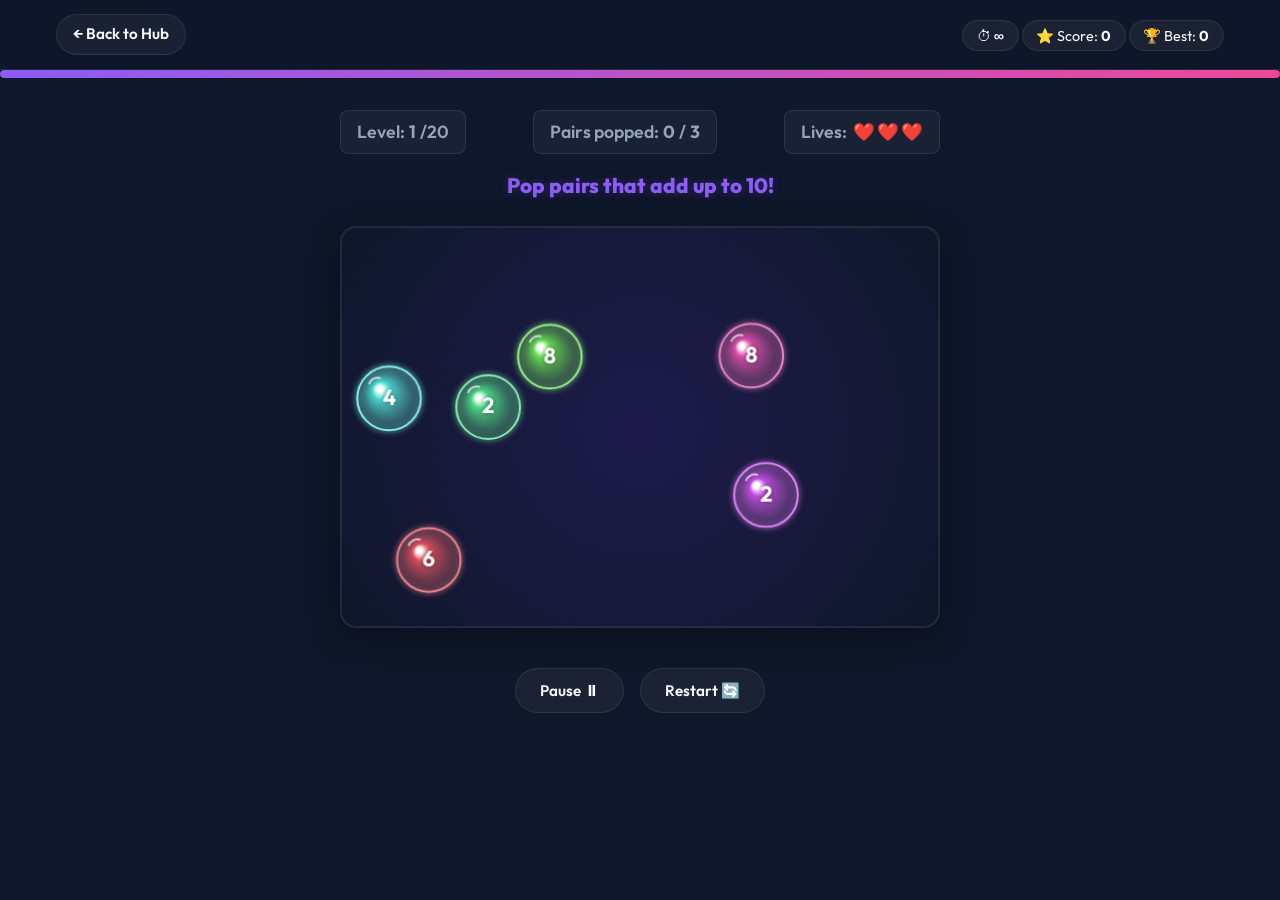
==== sites/site-1-concentration-games/games/bubble-math/index.html @ e932e990 "init" ====
<!DOCTYPE html>
<html lang="en">
<head>
  <meta charset="UTF-8">
  <meta name="viewport" content="width=device-width, initial-scale=1.0">
  <title>Bubble Math - MindCraft</title>
  <link rel="stylesheet" href="../../../../shared/css/design-tokens.css">
  <link rel="stylesheet" href="../../../../shared/css/components.css">
  <link rel="stylesheet" href="../../css/theme.css">
  <link rel="stylesheet" href="./css/style.css">
</head>
<body>

  <!-- Game Header -->
  <header class="glass-header">
    <div class="container header-nav">
      <a href="../../index.html" class="btn btn--secondary" style="padding: 0.5rem 1rem; min-height: auto;">
        &larr; Back to Hub
      </a>
      <div class="game-stats">
        <span class="stat-badge">⏱ <strong id="timer-val">00:00</strong></span>
        <span class="stat-badge">⭐ Score: <strong id="score-val">0</strong></span>
        <span class="stat-badge">🏆 Best: <strong id="high-score-val">0</strong></span>
      </div>
    </div>
  </header>

  <!-- Progress bar -->
  <div class="progress-container">
    <div id="timer-progress" class="progress-fill"></div>
  </div>

  <!-- Game Play Area -->
  <main class="container game-container">
    <div class="game-meta">
      <div class="meta-item">Level: <strong id="level-val">1</strong>/3</div>
      <div class="meta-item">Pairs popped: <strong id="pairs-popped">0</strong>/<strong id="pairs-total">5</strong></div>
      <div class="meta-item" id="lives-container">Lives: <span id="lives-val"></span></div>
    </div>

    <!-- Instructions / Clue banner -->
    <div id="game-status-banner" class="status-banner animate-pulse">Pop pairs that add up to 10!</div>

    <!-- Floating Bubbles Canvas -->
    <div class="canvas-wrapper">
      <canvas id="bubble-canvas" width="600" height="400"></canvas>
    </div>

    <!-- Actions -->
    <div class="game-actions" style="margin-top: var(--space-md); display: flex; justify-content: center; gap: var(--space-md);">
      <button id="btn-pause" class="btn btn--secondary">Pause ⏸</button>
      <button id="btn-restart" class="btn btn--secondary">Restart 🔄</button>
    </div>
  </main>

  <!-- Modals & Overlays -->
  <!-- 1. Pause Overlay -->
  <div id="overlay-pause" class="overlay">
    <div class="glass-card modal-content">
      <h2 style="font-size: 2rem; margin-bottom: var(--space-md);">Game Paused</h2>
      <p style="color: var(--text-secondary); margin-bottom: var(--space-lg);">Quick math requires a calm mind. Resume when you're ready.</p>
      <button id="btn-resume" class="btn btn--primary" style="width: 100%;">Resume Game</button>
    </div>
  </div>

  <!-- 2. Game Over Overlay -->
  <div id="overlay-gameover" class="overlay">
    <div class="glass-card modal-content">
      <h2 id="gameover-title" style="font-size: 2.2rem; margin-bottom: var(--space-md); color: var(--color-danger);">Time's Up!</h2>
      <p id="gameover-desc" style="color: var(--text-secondary); margin-bottom: var(--space-lg);">You ran out of time or lives. Practice mental addition and try again!</p>
      <div style="background: rgba(255,255,255,0.03); border-radius: var(--radius-sm); padding: var(--space-md); margin-bottom: var(--space-lg); display: flex; justify-content: space-around;">
        <div>
          <span style="display:block; font-size:0.85rem; color:var(--text-muted);">Score</span>
          <strong id="final-score" style="font-size:1.5rem; color:var(--text-primary);">0</strong>
        </div>
        <div>
          <span style="display:block; font-size:0.85rem; color:var(--text-muted);">Best Score</span>
          <strong id="best-score" style="font-size:1.5rem; color:var(--theme-accent);">0</strong>
        </div>
      </div>
      <div style="display: flex; gap: var(--space-md);">
        <button id="btn-retry" class="btn btn--primary" style="flex: 1;">Play Again</button>
        <a href="../../index.html" class="btn btn--secondary" style="flex: 1;">Exit to Hub</a>
      </div>
    </div>
  </div>

  <!-- Core Scripts -->
  <script src="../../../../shared/js/game-engine.js"></script>
  <script src="./js/script.js"></script>
</body>
</html>
---- shared/css/design-tokens.css ----
/* MindCraft Games - Design Tokens */
@import url('https://fonts.googleapis.com/css2?family=Outfit:wght@300;400;500;600;700;800&display=swap');

:root {
  /* Fonts */
  --font-family: 'Outfit', -apple-system, BlinkMacSystemFont, 'Segoe UI', Roboto, Oxygen, Ubuntu, Cantarell, sans-serif;
  
  /* Shared Base Color Palette (Dark Mode First) */
  --bg-dark: #0f172a;
  --bg-dark-secondary: #1e293b;
  --bg-dark-accent: #334155;
  
  --text-primary: #f8fafc;
  --text-secondary: #94a3b8;
  --text-muted: #64748b;
  
  --glass-bg: rgba(30, 41, 59, 0.7);
  --glass-border: rgba(255, 255, 255, 0.08);
  --glass-border-focus: rgba(255, 255, 255, 0.2);
  --glass-glow: 0 8px 32px 0 rgba(0, 0, 0, 0.37);
  
  /* Functional Colors */
  --color-success: #10b981;
  --color-success-glow: rgba(16, 185, 129, 0.15);
  --color-warning: #f59e0b;
  --color-danger: #ef4444;
  --color-danger-glow: rgba(239, 68, 68, 0.15);
  --color-info: #06b6d4;
  
  /* Space Scale */
  --space-xs: 0.25rem;
  --space-sm: 0.5rem;
  --space-md: 1rem;
  --space-lg: 1.5rem;
  --space-xl: 2rem;
  --space-2xl: 3rem;
  
  /* Border Radius */
  --radius-xs: 0.25rem;
  --radius-sm: 0.5rem;
  --radius-md: 1rem;
  --radius-lg: 1.5rem;
  --radius-xl: 2rem;
  --radius-round: 9999px;
  
  /* Transition Speeds */
  --transition-fast: 150ms cubic-bezier(0.4, 0, 0.2, 1);
  --transition-normal: 300ms cubic-bezier(0.4, 0, 0.2, 1);
  --transition-slow: 500ms cubic-bezier(0.4, 0, 0.2, 1);
  
  /* Accent Color (Overwritten by per-site themes) */
  --theme-accent: #8b5cf6;
  --theme-accent-hover: #a78bfa;
  --theme-accent-glow: rgba(139, 92, 246, 0.3);
  --theme-gradient: linear-gradient(135deg, #8b5cf6 0%, #d946ef 100%);
}

/* Base Styles & Reset */
*, *::before, *::after {
  box-sizing: border-box;
  margin: 0;
  padding: 0;
}

body {
  font-family: var(--font-family);
  background-color: var(--bg-dark);
  color: var(--text-primary);
  line-height: 1.5;
  overflow-x: hidden;
  -webkit-font-smoothing: antialiased;
  -moz-osx-font-smoothing: grayscale;
}

/* Custom Scrollbar */
::-webkit-scrollbar {
  width: 8px;
  height: 8px;
}

::-webkit-scrollbar-track {
  background: var(--bg-dark);
}

::-webkit-scrollbar-thumb {
  background: var(--bg-dark-accent);
  border-radius: var(--radius-sm);
}

::-webkit-scrollbar-thumb:hover {
  background: var(--text-muted);
}
---- shared/css/components.css ----
/* MindCraft Games - Reusable UI Components */

/* Layout & Containers */
.container {
  width: 100%;
  max-width: 1200px;
  margin: 0 auto;
  padding: 0 var(--space-md);
}

/* Glassmorphism Card Base */
.glass-card {
  background: var(--glass-bg);
  border: 1px solid var(--glass-border);
  backdrop-filter: blur(12px);
  -webkit-backdrop-filter: blur(12px);
  border-radius: var(--radius-md);
  box-shadow: var(--glass-glow);
  padding: var(--space-lg);
  transition: border-color var(--transition-normal), transform var(--transition-normal), box-shadow var(--transition-normal);
}

.glass-card--interactive:hover {
  border-color: var(--glass-border-focus);
  transform: translateY(-4px);
  box-shadow: 0 12px 40px 0 rgba(0, 0, 0, 0.5), 0 0 15px 0 var(--theme-accent-glow);
}

/* Buttons */
.btn {
  display: inline-flex;
  align-items: center;
  justify-content: center;
  font-family: var(--font-family);
  font-weight: 600;
  font-size: 0.95rem;
  padding: 0.75rem 1.5rem;
  border-radius: var(--radius-round);
  border: none;
  cursor: pointer;
  outline: none;
  text-decoration: none;
  transition: transform var(--transition-fast), background-color var(--transition-fast), box-shadow var(--transition-fast), border-color var(--transition-fast);
  user-select: none;
  min-height: 44px;
  touch-action: manipulation;
}

.btn:active {
  transform: scale(0.96);
}

.btn--primary {
  background: var(--theme-gradient);
  color: var(--text-primary);
  box-shadow: 0 4px 15px var(--theme-accent-glow);
}

.btn--primary:hover {
  box-shadow: 0 6px 20px var(--theme-accent-glow), 0 0 8px #fff rgba(255,255,255,0.2);
  filter: brightness(1.1);
}

.btn--secondary {
  background: rgba(255, 255, 255, 0.05);
  border: 1px solid var(--glass-border);
  color: var(--text-primary);
  backdrop-filter: blur(4px);
}

.btn--secondary:hover {
  background: rgba(255, 255, 255, 0.1);
  border-color: var(--glass-border-focus);
}

.btn--icon {
  width: 44px;
  height: 44px;
  padding: 0;
  border-radius: 50%;
}

/* Header & Navigation */
.glass-header {
  position: sticky;
  top: 0;
  z-index: 100;
  background: rgba(15, 23, 42, 0.75);
  border-bottom: 1px solid var(--glass-border);
  backdrop-filter: blur(20px);
  -webkit-backdrop-filter: blur(20px);
  height: 70px;
  display: flex;
  align-items: center;
}

.header-nav {
  display: flex;
  justify-content: space-between;
  align-items: center;
  width: 100%;
}

.header-logo {
  font-size: 1.5rem;
  font-weight: 800;
  background: var(--theme-gradient);
  -webkit-background-clip: text;
  -webkit-text-fill-color: transparent;
  text-decoration: none;
  display: flex;
  align-items: center;
  gap: var(--space-xs);
}

/* Modals & Overlays */
.overlay {
  position: fixed;
  top: 0;
  left: 0;
  width: 100vw;
  height: 100vh;
  background: rgba(15, 23, 42, 0.85);
  backdrop-filter: blur(8px);
  -webkit-backdrop-filter: blur(8px);
  z-index: 1000;
  display: flex;
  align-items: center;
  justify-content: center;
  opacity: 0;
  pointer-events: none;
  transition: opacity var(--transition-normal);
}

.overlay--active {
  opacity: 1;
  pointer-events: auto;
}

.modal-content {
  width: 90%;
  max-width: 500px;
  text-align: center;
  transform: translateY(20px);
  transition: transform var(--transition-normal);
}

.overlay--active .modal-content {
  transform: translateY(0);
}

/* Progress bar & Timers */
.progress-container {
  width: 100%;
  height: 8px;
  background: rgba(255, 255, 255, 0.05);
  border-radius: var(--radius-round);
  overflow: hidden;
}

.progress-fill {
  height: 100%;
  width: 100%;
  background: var(--theme-gradient);
  border-radius: var(--radius-round);
  transition: width 100ms linear;
}

/* Animations */
@keyframes pulse {
  0%, 100% { transform: scale(1); opacity: 1; }
  50% { transform: scale(1.05); opacity: 0.8; }
}

@keyframes float {
  0%, 100% { transform: translateY(0); }
  50% { transform: translateY(-6px); }
}

.animate-pulse {
  animation: pulse 2s infinite ease-in-out;
}

.animate-float {
  animation: float 3s infinite ease-in-out;
}
---- sites/site-1-concentration-games/css/theme.css ----
/* Site 1: Concentration Games - Specific Theme Variables */

:root {
  /* Override global accent color to match site 1 category (Purple/Magenta) */
  --theme-accent: #8b5cf6;
  --theme-accent-hover: #a78bfa;
  --theme-accent-glow: rgba(139, 92, 246, 0.25);
  --theme-gradient: linear-gradient(135deg, #8b5cf6 0%, #ec4899 100%);
  
  /* Additional site-specific styles if needed */
  --color-category-light: #f5f3ff;
}

/* Hub page specific layouts */
.hub-hero {
  text-align: center;
  padding: var(--space-2xl) 0 var(--space-xl);
  background: radial-gradient(circle at top center, rgba(139, 92, 246, 0.15) 0%, transparent 60%);
}

.hub-hero__title {
  font-size: 2.5rem;
  font-weight: 800;
  margin-bottom: var(--space-sm);
  background: var(--theme-gradient);
  -webkit-background-clip: text;
  -webkit-text-fill-color: transparent;
  letter-spacing: -0.05em;
}

.hub-hero__desc {
  font-size: 1.125rem;
  color: var(--text-secondary);
  max-width: 600px;
  margin: 0 auto var(--space-lg);
}

.grid-games {
  display: grid;
  grid-template-columns: repeat(auto-fill, minmax(280px, 1fr));
  gap: var(--space-lg);
  padding: var(--space-xl) 0;
}

.game-card {
  display: flex;
  flex-direction: column;
  height: 100%;
}

.game-card__img {
  width: 100%;
  aspect-ratio: 16/9;
  background-color: var(--bg-dark-accent);
  border-radius: var(--radius-sm);
  margin-bottom: var(--space-md);
  object-fit: cover;
  transition: transform var(--transition-normal);
}

.game-card:hover .game-card__img {
  transform: scale(1.03);
}

.game-card__title {
  font-size: 1.25rem;
  font-weight: 700;
  margin-bottom: var(--space-xs);
  color: var(--text-primary);
}

.game-card__desc {
  font-size: 0.9rem;
  color: var(--text-secondary);
  margin-bottom: var(--space-lg);
  flex-grow: 1;
}

.game-card__footer {
  display: flex;
  justify-content: space-between;
  align-items: center;
  margin-top: auto;
}

.game-card__tag {
  font-size: 0.75rem;
  font-weight: 600;
  color: var(--theme-accent);
  background: rgba(139, 92, 246, 0.1);
  padding: 0.25rem 0.75rem;
  border-radius: var(--radius-round);
  border: 1px solid rgba(139, 92, 246, 0.2);
}

/* Install Banner styles */
.install-banner {
  display: none; /* Controlled by JS */
  justify-content: space-between;
  align-items: center;
  background: linear-gradient(90deg, rgba(139, 92, 246, 0.2) 0%, rgba(236, 72, 153, 0.1) 100%);
  border: 1px solid var(--theme-accent);
  border-radius: var(--radius-md);
  padding: var(--space-md) var(--space-lg);
  margin-bottom: var(--space-xl);
  backdrop-filter: blur(8px);
  -webkit-backdrop-filter: blur(8px);
  animation: float 4s infinite ease-in-out;
}

.install-banner__content {
  display: flex;
  flex-direction: column;
  gap: var(--space-xs);
}

.install-banner__title {
  font-size: 1.1rem;
  font-weight: 700;
}

.install-banner__desc {
  font-size: 0.85rem;
  color: var(--text-secondary);
}

@media (max-width: 768px) {
  .install-banner {
    flex-direction: column;
    text-align: center;
    gap: var(--space-md);
  }
}
---- sites/site-1-concentration-games/games/bubble-math/css/style.css ----
/* Bubble Math - Specific Game Styling */

.game-container {
  padding: var(--space-xl) var(--space-md);
  max-width: 960px;
  display: flex;
  flex-direction: column;
  align-items: center;
}

.game-meta {
  display: flex;
  justify-content: space-between;
  width: 100%;
  max-width: 600px;
  margin-bottom: var(--space-md);
  font-size: 1.1rem;
  font-weight: 600;
  color: var(--text-secondary);
}

.meta-item {
  background: var(--glass-bg);
  border: 1px solid var(--glass-border);
  padding: 0.5rem 1rem;
  border-radius: var(--radius-sm);
  display: flex;
  align-items: center;
  gap: var(--space-xs);
}

.status-banner {
  font-size: 1.3rem;
  font-weight: 800;
  color: var(--theme-accent);
  text-shadow: 0 0 10px var(--theme-accent-glow);
  margin-bottom: var(--space-lg);
  text-align: center;
  min-height: 2rem;
}

/* Canvas wrapper */
.canvas-wrapper {
  width: 100%;
  max-width: 600px;
  margin-bottom: var(--space-lg);
}

canvas {
  background: radial-gradient(circle at center, #1e1b4b 0%, #0f172a 100%);
  border: 2px solid var(--glass-border);
  border-radius: var(--radius-md);
  box-shadow: var(--glass-glow);
  cursor: pointer;
  width: 100%;
  height: auto;
  display: block;
}

/* Hearts badge list */
.heart {
  font-size: 1.1rem;
  margin-left: 2px;
}

.heart.empty {
  filter: grayscale(1);
  opacity: 0.3;
}

.stat-badge {
  background: rgba(255, 255, 255, 0.05);
  border: 1px solid var(--glass-border);
  padding: 0.35rem 0.85rem;
  border-radius: var(--radius-round);
  font-size: 0.9rem;
}

/* Mobile responsive fixes */
@media (max-width: 600px) {
  .game-meta {
    flex-direction: column;
    gap: var(--space-xs);
    align-items: stretch;
  }
  .meta-item {
    justify-content: center;
  }
}
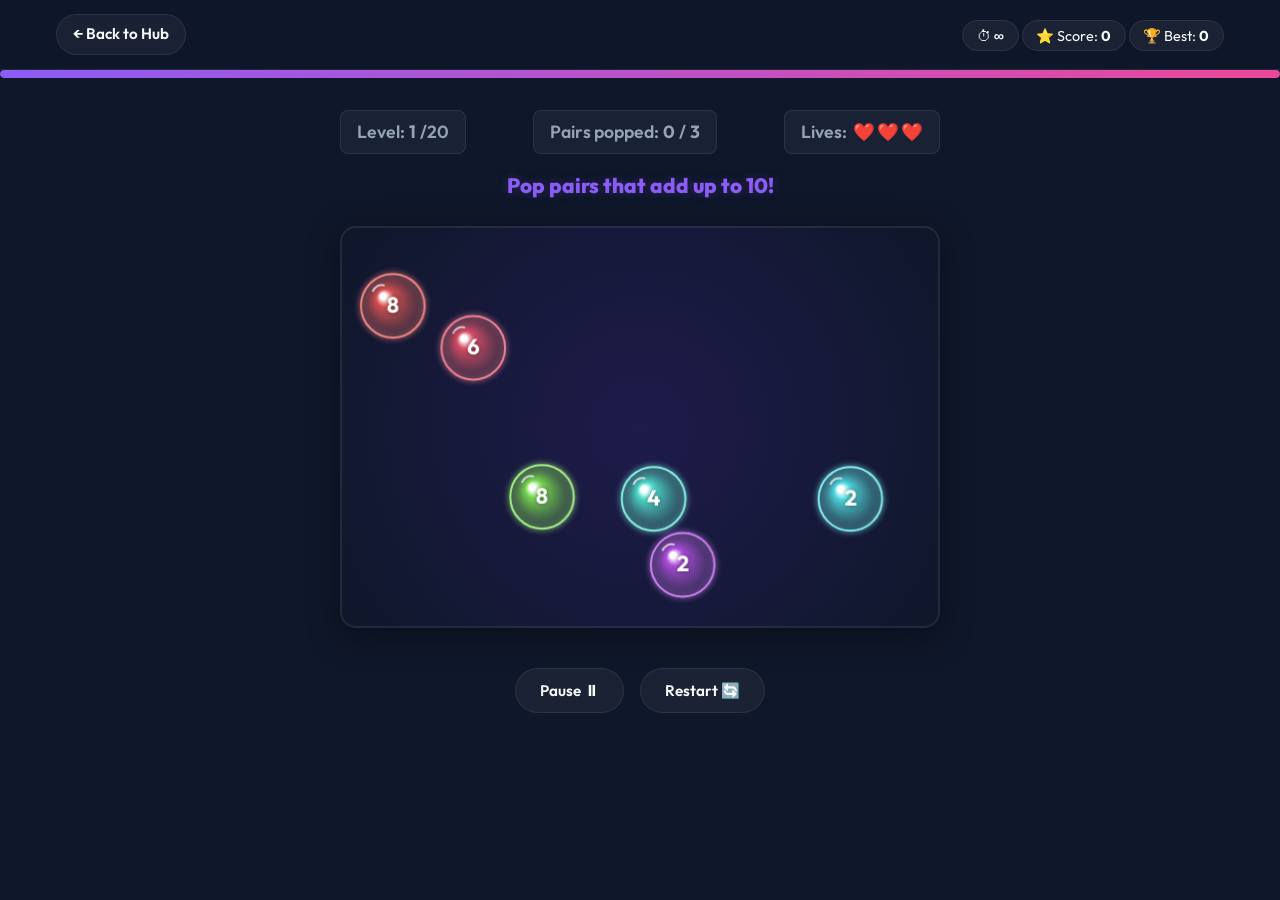
==== commit f390b898: "Update App Icons" ====
--- a/sites/site-1-concentration-games/games/bubble-math/index.html
+++ b/sites/site-1-concentration-games/games/bubble-math/index.html
@@ -8,6 +8,8 @@
   <link rel="stylesheet" href="../../../../shared/css/components.css">
   <link rel="stylesheet" href="../../css/theme.css">
   <link rel="stylesheet" href="./css/style.css">
+  <link rel="icon" type="image/png" href="../../../../shared/icons/icon-192.png">
+  <link rel="apple-touch-icon" href="../../../../shared/icons/icon-192.png">
 </head>
 <body>
 
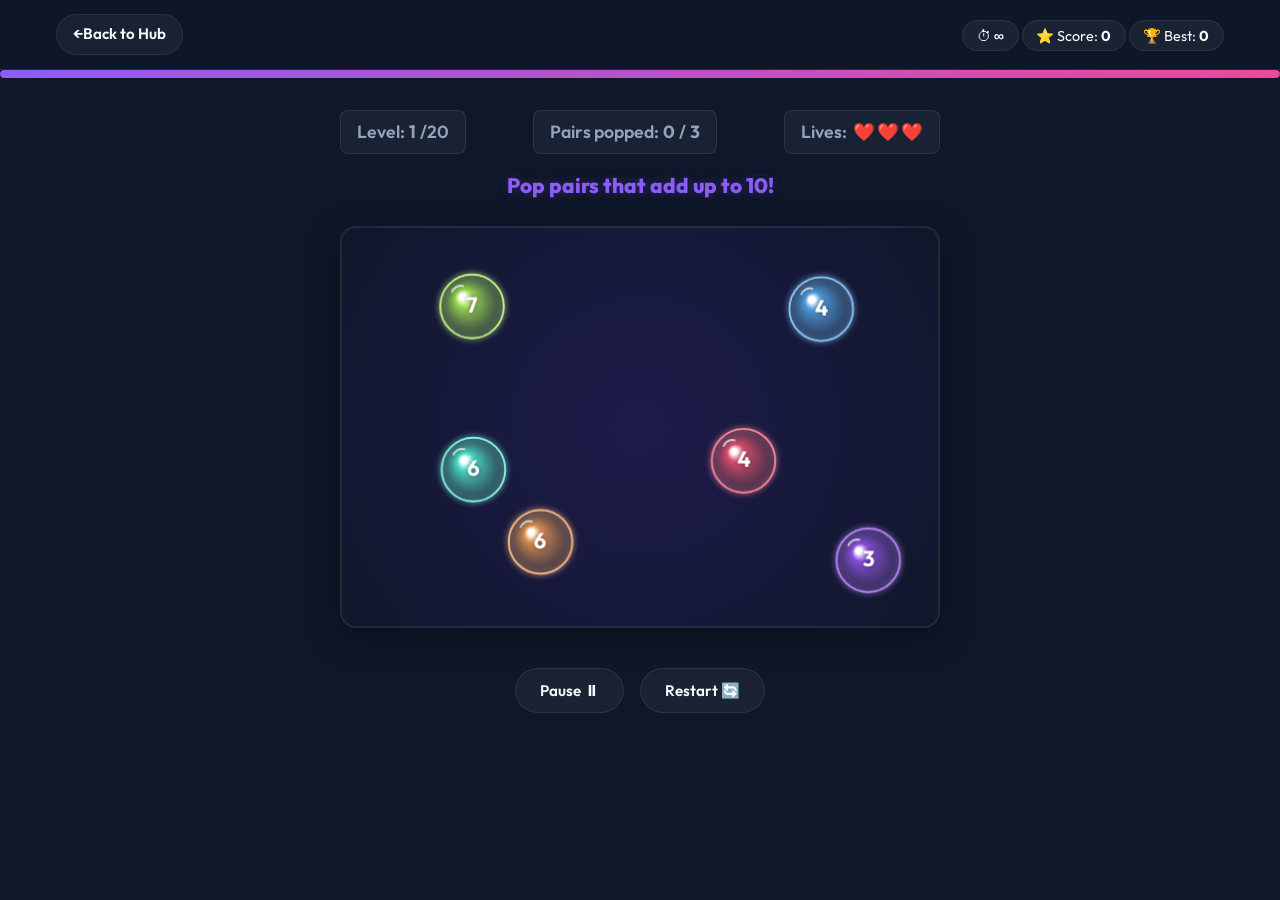
==== commit 8a4c17b8: "[FIX] - Mobile Layout" ====
--- a/sites/site-1-concentration-games/games/bubble-math/index.html
+++ b/sites/site-1-concentration-games/games/bubble-math/index.html
@@ -16,8 +16,8 @@
   <!-- Game Header -->
   <header class="glass-header">
     <div class="container header-nav">
-      <a href="../../index.html" class="btn btn--secondary" style="padding: 0.5rem 1rem; min-height: auto;">
-        &larr; Back to Hub
+      <a href="../../index.html" class="btn btn--secondary" style="padding: 0.5rem 1rem; min-height: auto;" title="Back to Hub">
+        &larr; <span class="back-text">Back to Hub</span>
       </a>
       <div class="game-stats">
         <span class="stat-badge">⏱ <strong id="timer-val">00:00</strong></span>
--- a/shared/css/components.css
+++ b/shared/css/components.css
@@ -184,3 +184,92 @@
 .animate-float {
   animation: float 3s infinite ease-in-out;
 }
+
+/* =========================================
+   MOBILE RESPONSIVE FOUNDATION (≤ 480px)
+   ========================================= */
+@media (max-width: 480px) {
+  /* Compact header */
+  .glass-header {
+    height: 52px;
+  }
+
+  .header-nav .btn--secondary {
+    font-size: 0.95rem;
+    padding: 0.35rem 0.6rem;
+    min-height: 36px;
+  }
+
+  .back-text {
+    display: none;
+  }
+
+  /* Compact stat badges in header */
+  .game-stats {
+    display: flex;
+    gap: 0.25rem;
+    align-items: center;
+    flex-wrap: nowrap;
+  }
+
+  .stat-badge {
+    font-size: 0.7rem;
+    padding: 0.2rem 0.5rem;
+    white-space: nowrap;
+  }
+
+  /* Compact game meta — horizontal row with wrap */
+  .game-meta {
+    flex-direction: row !important;
+    flex-wrap: wrap;
+    gap: 0.3rem !important;
+    align-items: center !important;
+    justify-content: center !important;
+    margin-bottom: 0.5rem !important;
+  }
+
+  .meta-item {
+    flex: 0 1 auto;
+    font-size: 0.8rem !important;
+    padding: 0.3rem 0.6rem !important;
+    justify-content: center;
+    white-space: nowrap;
+  }
+
+  /* Tighter game container padding */
+  .game-container {
+    padding: 0.75rem 0.5rem !important;
+  }
+
+  /* Compact game actions */
+  .game-actions {
+    gap: 0.4rem !important;
+    margin-top: 0.5rem !important;
+  }
+
+  .game-actions .btn {
+    font-size: 0.8rem;
+    padding: 0.4rem 0.8rem;
+    min-height: 40px;
+  }
+
+  /* Smaller instruction text */
+  .game-instruction {
+    font-size: 0.8rem;
+    margin-bottom: 0.5rem;
+  }
+
+  /* Compact overlay modal */
+  .modal-content {
+    width: 95%;
+  }
+
+  .modal-content h2 {
+    font-size: 1.5rem !important;
+  }
+
+  /* Compact progress bar */
+  .progress-container {
+    height: 5px;
+  }
+}
--- a/sites/site-1-concentration-games/css/theme.css
+++ b/sites/site-1-concentration-games/css/theme.css
@@ -46,6 +46,7 @@
   display: flex;
   flex-direction: column;
   height: 100%;
+  cursor: pointer;
 }
 
 .game-card__img {
--- a/sites/site-1-concentration-games/games/bubble-math/css/style.css
+++ b/sites/site-1-concentration-games/games/bubble-math/css/style.css
@@ -55,6 +55,10 @@
   width: 100%;
   height: auto;
   display: block;
+  touch-action: none;
+  user-select: none;
+  -webkit-user-select: none;
+  -webkit-tap-highlight-color: transparent;
 }
 
 /* Hearts badge list */
@@ -77,13 +81,12 @@
 }
 
 /* Mobile responsive fixes */
-@media (max-width: 600px) {
-  .game-meta {
-    flex-direction: column;
-    gap: var(--space-xs);
-    align-items: stretch;
+@media (max-width: 480px) {
+  .status-banner {
+    font-size: 1rem;
+    margin-bottom: 0.5rem;
   }
-  .meta-item {
-    justify-content: center;
+  .canvas-wrapper {
+    margin-bottom: 0.5rem;
   }
 }
